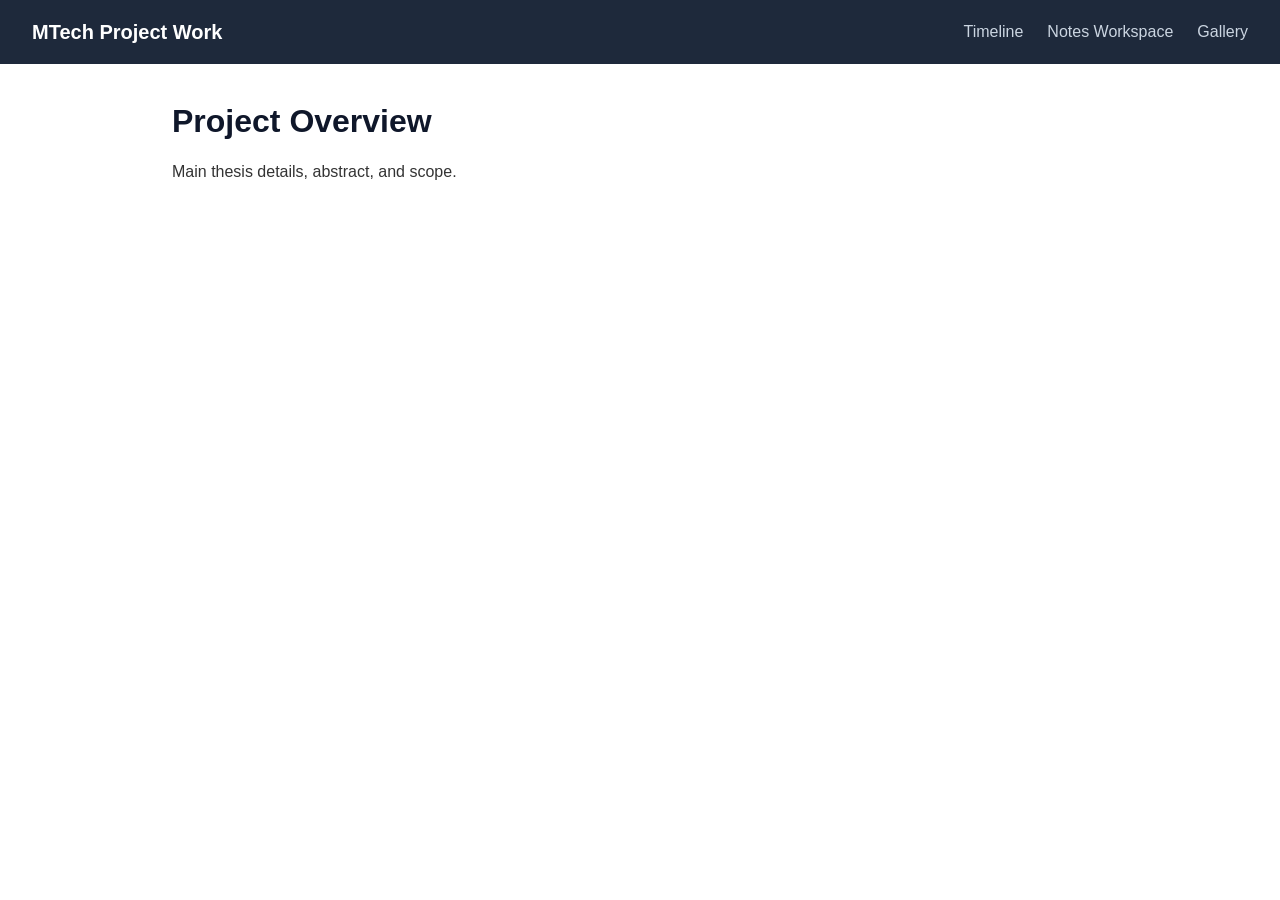
==== Home/home.html @ 2509fa5a "version 1 - mtech thesis" ====
<!doctype html>
<html lang="en">
  <head>
    <meta charset="UTF-8" />
    <meta name="viewport" content="width=device-width, initial-scale=1.0" />
    <title>Home - MTech Thesis</title>
    <!-- Root global styles -->
    <link rel="stylesheet" href="../styles.css" />
    <!-- Page-specific styles -->
    <link rel="stylesheet" href="home.css" />
  </head>
  <body>
    <div id="navbar-container"></div>

    <main class="page-content">
      <h1>Project Overview</h1>
      <p>Main thesis details, abstract, and scope.</p>
    </main>

    <!-- Root global script -->
    <script src="../app.js"></script>
    <!-- Page-specific script -->
    <script src="home.js"></script>
    <script>
      // Tell the navbar function to go up one directory for links
      loadNavbar("../");
    </script>
  </body>
</html>
---- styles.css ----
* {
  box-sizing: border-box;
  margin: 0;
  padding: 0;
}

body {
  font-family:
    -apple-system, BlinkMacSystemFont, "Segoe UI", Roboto, sans-serif;
  line-height: 1.6;
  color: #333;
}

/* Global Navbar Styling */
.global-navbar {
  display: flex;
  justify-content: space-between;
  align-items: center;
  padding: 1rem 2rem;
  background-color: #1e293b;
  color: #fff;
  position: sticky;
  top: 0;
  z-index: 1000;
}

.nav-brand {
  font-size: 1.25rem;
  font-weight: 700;
  color: #ffffff;
  text-decoration: none;
}

.nav-right {
  display: flex;
  gap: 1.5rem;
}

.nav-link {
  color: #cbd5e1;
  text-decoration: none;
  font-weight: 500;
  transition: color 0.2s ease;
}

.nav-link:hover {
  color: #ffffff;
}

.page-content {
  padding: 2rem;
  max-width: 1000px;
  margin: 0 auto;
}

/* --- Mobile Responsive Optimizations --- */
@media (max-width: 768px) {
  .global-navbar {
    padding: 0.85rem 1.25rem;
    flex-wrap: wrap;
    gap: 0.75rem;
  }

  .nav-right {
    gap: 1rem;
    font-size: 0.9rem;
  }

  .page-content {
    padding: 1.5rem 1rem;
  }
}
---- Home/home.css ----
/* Custom styles specific to the home overview */
.page-content h1 {
  margin-bottom: 0.75rem;
  color: #0f172a;
}
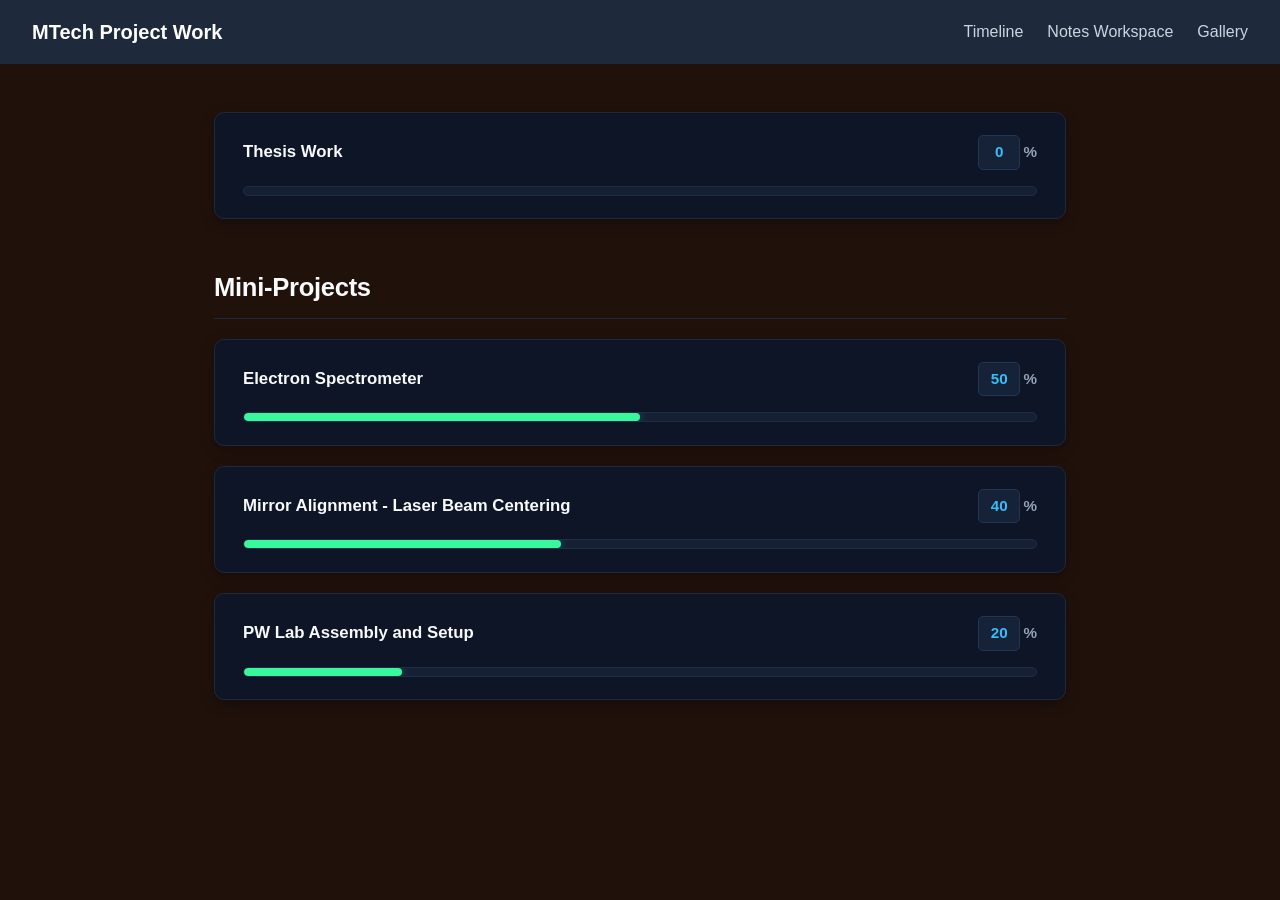
==== commit f09182b2: "home page" ====
--- a/Home/home.html
+++ b/Home/home.html
@@ -9,20 +9,106 @@
     <!-- Page-specific styles -->
     <link rel="stylesheet" href="home.css" />
   </head>
-  <body>
+  <body class="home-page-body">
+    <!-- Container where global top navbar will render -->
     <div id="navbar-container"></div>
 
-    <main class="page-content">
-      <h1>Project Overview</h1>
-      <p>Main thesis details, abstract, and scope.</p>
+    <main class="page-content home-container">
+      <!-- Section 1: Thesis -->
+      <section class="home-section thesis-section">
+        <div class="project-item">
+          <div class="project-header">
+            <div class="project-title-wrap">
+              <span class="project-name">Thesis Work</span>
+              <div class="title-tooltip"><!-- fill content here--></div>
+            </div>
+            <div class="progress-badge">
+              <span class="badge-num">0</span>
+              <span class="badge-pct">%</span>
+            </div>
+          </div>
+          <div class="progress-track">
+            <div class="progress-fill" style="width: 0%"></div>
+          </div>
+        </div>
+      </section>
+
+      <!-- Section 2: Mini-Projects -->
+      <section class="home-section mini-projects-section">
+        <h2 class="section-title">Mini-Projects</h2>
+        <div class="projects-list">
+          <!-- Project 1 -->
+          <div class="project-item">
+            <div class="project-header">
+              <div class="project-title-wrap">
+                <span class="project-name">Electron Spectrometer</span>
+                <div class="title-tooltip">
+                  Magnetic field mapping, electron trajectory simulation in
+                  Python, CNC stage distance calibration done. ESM ready from
+                  workshop and connected to flange. Need to start working with
+                  laser.
+                </div>
+              </div>
+              <div class="progress-badge">
+                <span class="badge-num">50</span>
+                <span class="badge-pct">%</span>
+              </div>
+            </div>
+            <div class="progress-track">
+              <div class="progress-fill" style="width: 50%"></div>
+            </div>
+          </div>
+
+          <!-- Project 2 -->
+          <div class="project-item">
+            <div class="project-header">
+              <div class="project-title-wrap">
+                <span class="project-name"
+                  >Mirror Alignment - Laser Beam Centering</span
+                >
+                <div class="title-tooltip">
+                  Python-Arduino-Motor communication looks good. 3D printed
+                  mirror holder not accurate and couple of ULN arrays are
+                  busted. Using only single camera, need to combine 2 camera
+                  setup to align beam accurately.
+                </div>
+              </div>
+              <div class="progress-badge">
+                <span class="badge-num">40</span>
+                <span class="badge-pct">%</span>
+              </div>
+            </div>
+            <div class="progress-track">
+              <div class="progress-fill" style="width: 40%"></div>
+            </div>
+          </div>
+
+          <!-- Project 3 -->
+          <div class="project-item">
+            <div class="project-header">
+              <div class="project-title-wrap">
+                <span class="project-name">PW Lab Assembly and Setup</span>
+                <div class="title-tooltip">
+                  Chamber setup and 1 table mostly ready. Waiting on more
+                  components to start pump connections and vacuum testing.
+                </div>
+              </div>
+              <div class="progress-badge">
+                <span class="badge-num">20</span>
+                <span class="badge-pct">%</span>
+              </div>
+            </div>
+            <div class="progress-track">
+              <div class="progress-fill" style="width: 20%"></div>
+            </div>
+          </div>
+        </div>
+      </section>
     </main>
 
-    <!-- Root global script -->
     <script src="../app.js"></script>
-    <!-- Page-specific script -->
     <script src="home.js"></script>
     <script>
-      // Tell the navbar function to go up one directory for links
       loadNavbar("../");
     </script>
   </body>
--- a/Home/home.css
+++ b/Home/home.css
@@ -1,5 +1,161 @@
-/* Custom styles specific to the home overview */
-.page-content h1 {
-  margin-bottom: 0.75rem;
-  color: #0f172a;
+body.home-page-body {
+  background-color: #20110b;
+  color: #e2e8f0;
+  min-height: 100vh;
 }
+
+.home-container {
+  max-width: 900px;
+  margin: 0 auto;
+  padding: 3rem 1.5rem;
+  display: flex;
+  flex-direction: column;
+  gap: 3rem;
+}
+
+.home-section {
+  display: flex;
+  flex-direction: column;
+  gap: 1.25rem;
+}
+
+.section-title {
+  font-size: 1.6rem;
+  font-weight: 700;
+  color: #f8fafc;
+  letter-spacing: -0.3px;
+  border-bottom: 1px solid #1e293b;
+  padding-bottom: 0.6rem;
+}
+
+/* Empty Thesis Container */
+.thesis-content-card {
+  min-height: 150px;
+  background-color: #0f172a;
+  border: 1px dashed #334155;
+  border-radius: 10px;
+}
+
+/* Mini-Projects List */
+.projects-list {
+  display: flex;
+  flex-direction: column;
+  gap: 1.25rem;
+}
+
+.project-item {
+  background: #0d1526;
+  border: 1px solid #1e293b;
+  border-radius: 10px;
+  padding: 1.4rem 1.75rem;
+  box-shadow: 0 4px 14px rgba(0, 0, 0, 0.3);
+}
+
+.project-header {
+  display: flex;
+  justify-content: space-between;
+  align-items: center;
+  margin-bottom: 1rem;
+}
+
+/* Hover Title + Tooltip */
+.project-title-wrap {
+  position: relative;
+  display: inline-block;
+  cursor: pointer;
+}
+
+.project-name {
+  font-size: 1.05rem;
+  font-weight: 600;
+  color: #f8fafc;
+  transition: color 0.15s ease;
+}
+
+.project-title-wrap:hover .project-name {
+  color: #38bdf8;
+}
+
+/* Content revealed on title hover */
+.title-tooltip {
+  position: absolute;
+  bottom: calc(100% + 8px);
+  left: 0;
+  min-width: 260px;
+  max-width: 380px;
+  background-color: #1e293b;
+  color: #cbd5e1;
+  font-size: 0.85rem;
+  line-height: 1.45;
+  padding: 0.65rem 0.9rem;
+  border-radius: 6px;
+  border: 1px solid #38bdf8;
+  box-shadow: 0 8px 24px rgba(0, 0, 0, 0.5);
+  pointer-events: none;
+  opacity: 0;
+  transform: translateY(4px);
+  transition:
+    opacity 0.2s ease,
+    transform 0.2s ease;
+  z-index: 50;
+  white-space: normal;
+}
+
+/* Tooltip caret */
+.title-tooltip::after {
+  content: "";
+  position: absolute;
+  top: 100%;
+  left: 20px;
+  border-width: 5px;
+  border-style: solid;
+  border-color: #38bdf8 transparent transparent transparent;
+}
+
+.project-title-wrap:hover .title-tooltip {
+  opacity: 1;
+  transform: translateY(0);
+}
+
+/* Static Percentage Pill Badge */
+.progress-badge {
+  display: inline-flex;
+  align-items: center;
+  gap: 0.2rem;
+  user-select: none;
+}
+
+.badge-num {
+  background-color: #162238;
+  border: 1px solid #233554;
+  border-radius: 5px;
+  color: #38bdf8;
+  font-size: 0.95rem;
+  font-weight: 700;
+  padding: 0.25rem 0.65rem;
+  min-width: 42px;
+  text-align: center;
+}
+
+.badge-pct {
+  color: #94a3b8;
+  font-size: 0.95rem;
+  font-weight: 600;
+}
+
+/* Horizontal Progress Bar */
+.progress-track {
+  width: 100%;
+  height: 10px;
+  background-color: #162033;
+  border-radius: 999px;
+  overflow: hidden;
+  border: 1px solid #1e2d4a;
+}
+
+.progress-fill {
+  height: 100%;
+  background-color: #38f89b;
+  box-shadow: 0 0 10px rgba(56, 189, 248, 0.4);
+  border-radius: 999px;
+}
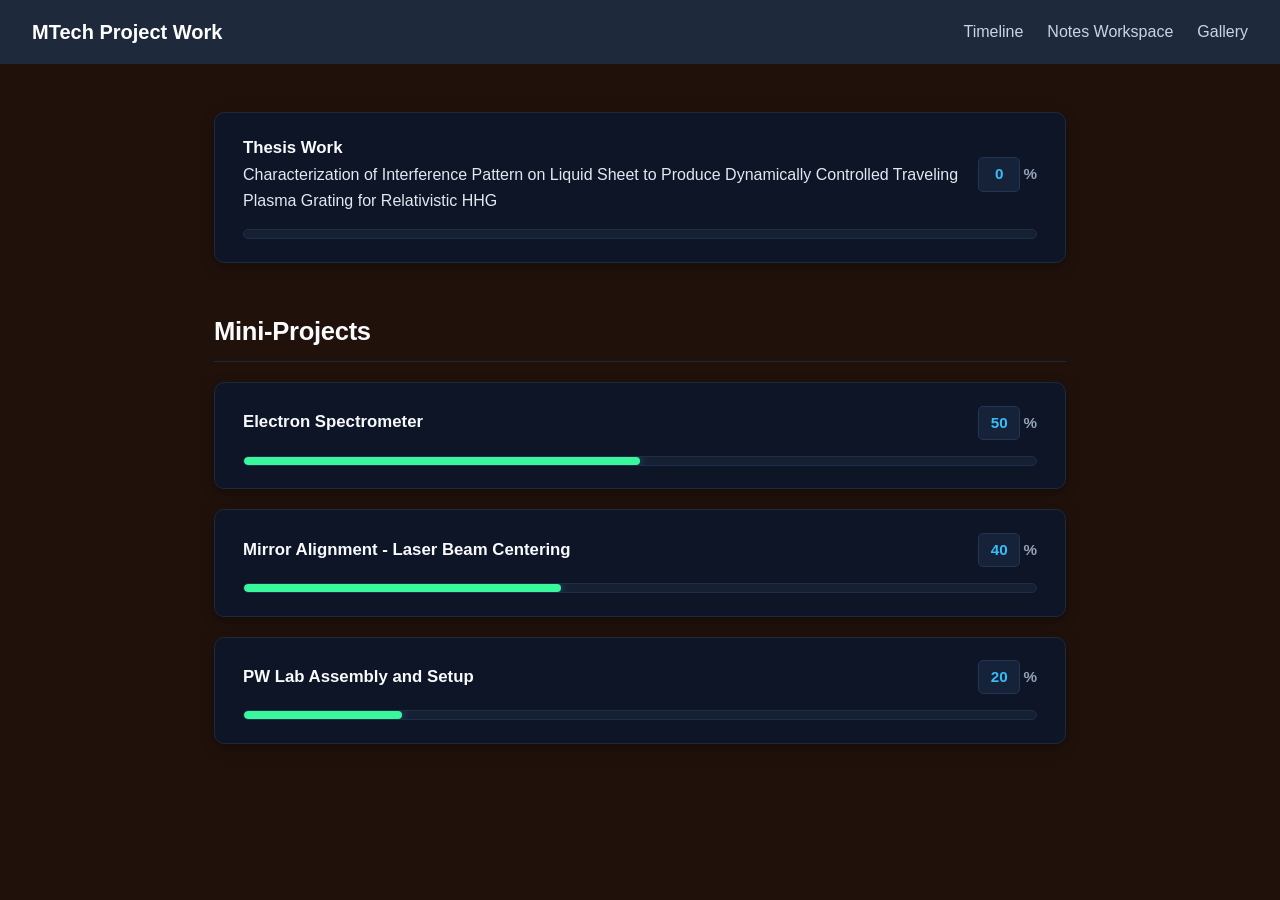
==== commit 94c9172e: "thesis title and timeline updated" ====
--- a/Home/home.html
+++ b/Home/home.html
@@ -19,8 +19,15 @@
         <div class="project-item">
           <div class="project-header">
             <div class="project-title-wrap">
-              <span class="project-name">Thesis Work</span>
-              <div class="title-tooltip"><!-- fill content here--></div>
+              <span class="project-name">Thesis Work</span><br />
+              <span
+                >Characterization of Interference Pattern on Liquid Sheet to
+                Produce Dynamically Controlled Traveling Plasma Grating for
+                Relativistic HHG</span
+              >
+              <div class="title-tooltip">
+                <!-- fill content here-->
+              </div>
             </div>
             <div class="progress-badge">
               <span class="badge-num">0</span>
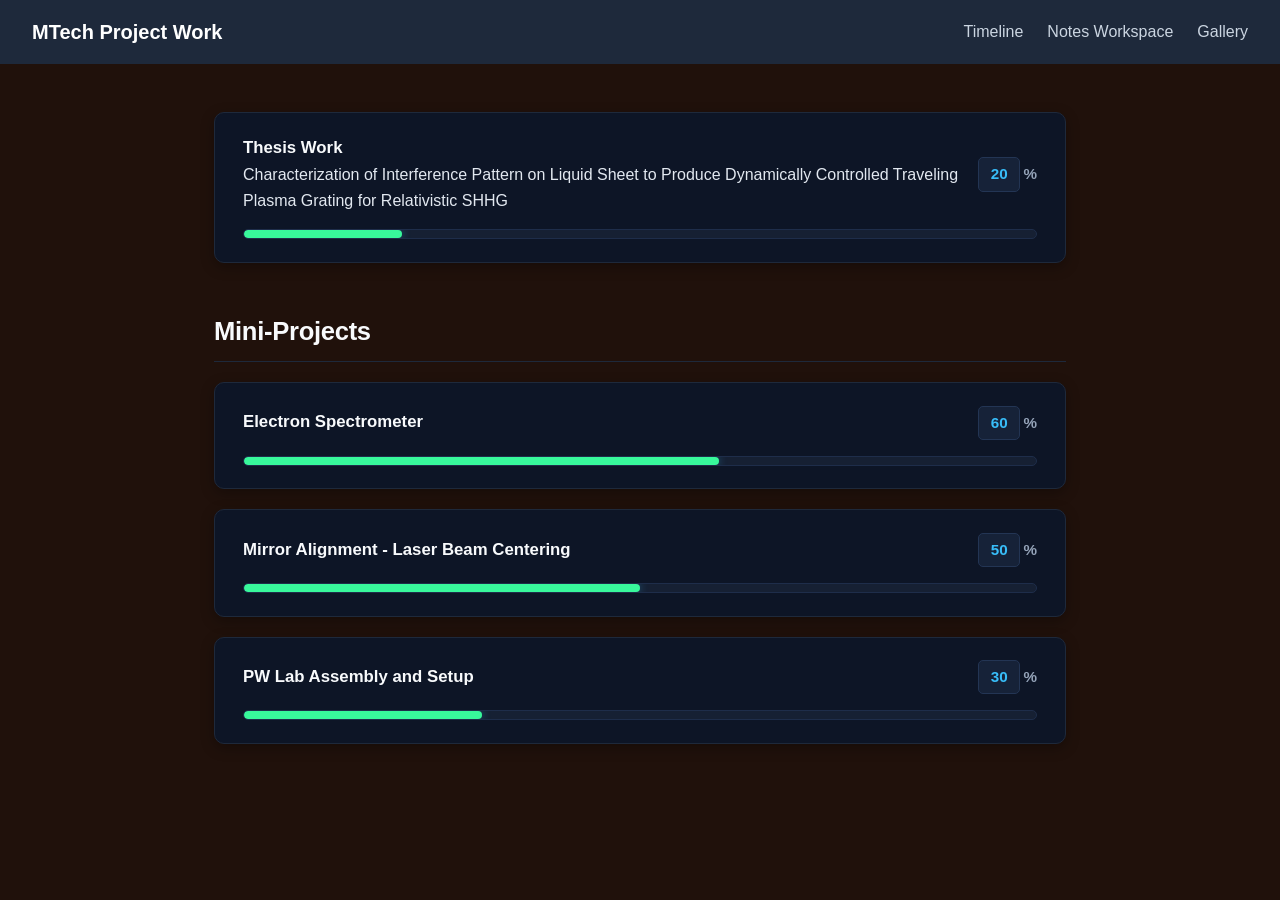
==== commit 954a8c37: "thesis, esm, mirror alignment, PW pages" ====
--- a/Home/home.html
+++ b/Home/home.html
@@ -19,23 +19,22 @@
         <div class="project-item">
           <div class="project-header">
             <div class="project-title-wrap">
-              <span class="project-name">Thesis Work</span><br />
+              <a href="Projects/Thesis/thesis.html" class="project-title-link">
+                <span class="project-name">Thesis Work</span></a
+              ><br />
               <span
                 >Characterization of Interference Pattern on Liquid Sheet to
                 Produce Dynamically Controlled Traveling Plasma Grating for
-                Relativistic HHG</span
+                Relativistic SHHG</span
               >
-              <div class="title-tooltip">
-                <!-- fill content here-->
-              </div>
             </div>
             <div class="progress-badge">
-              <span class="badge-num">0</span>
+              <span class="badge-num">20</span>
               <span class="badge-pct">%</span>
             </div>
           </div>
           <div class="progress-track">
-            <div class="progress-fill" style="width: 0%"></div>
+            <div class="progress-fill" style="width: 20%"></div>
           </div>
         </div>
       </section>
@@ -48,13 +47,32 @@
           <div class="project-item">
             <div class="project-header">
               <div class="project-title-wrap">
-                <span class="project-name">Electron Spectrometer</span>
-                <div class="title-tooltip">
-                  Magnetic field mapping, electron trajectory simulation in
-                  Python, CNC stage distance calibration done. ESM ready from
-                  workshop and connected to flange. Need to start working with
-                  laser.
-                </div>
+                <a href="Projects/ESM/esm.html" class="project-title-link">
+                  <span class="project-name">Electron Spectrometer</span>
+                </a>
+              </div>
+              <div class="progress-badge">
+                <span class="badge-num">60</span>
+                <span class="badge-pct">%</span>
+              </div>
+            </div>
+            <div class="progress-track">
+              <div class="progress-fill" style="width: 60%"></div>
+            </div>
+          </div>
+
+          <!-- Project 2 -->
+          <div class="project-item">
+            <div class="project-header">
+              <div class="project-title-wrap">
+                <a
+                  href="Projects/Mirror_Alignment/mirror.html"
+                  class="project-title-link"
+                >
+                  <span class="project-name"
+                    >Mirror Alignment - Laser Beam Centering</span
+                  ></a
+                >
               </div>
               <div class="progress-badge">
                 <span class="badge-num">50</span>
@@ -66,47 +84,24 @@
             </div>
           </div>
 
-          <!-- Project 2 -->
+          <!-- Project 3 -->
           <div class="project-item">
             <div class="project-header">
               <div class="project-title-wrap">
-                <span class="project-name"
-                  >Mirror Alignment - Laser Beam Centering</span
+                <a
+                  href="Projects/PW_Projects/pw.html"
+                  class="project-title-link"
                 >
-                <div class="title-tooltip">
-                  Python-Arduino-Motor communication looks good. 3D printed
-                  mirror holder not accurate and couple of ULN arrays are
-                  busted. Using only single camera, need to combine 2 camera
-                  setup to align beam accurately.
-                </div>
+                  <span class="project-name">PW Lab Assembly and Setup</span></a
+                >
               </div>
               <div class="progress-badge">
-                <span class="badge-num">40</span>
+                <span class="badge-num">30</span>
                 <span class="badge-pct">%</span>
               </div>
             </div>
             <div class="progress-track">
-              <div class="progress-fill" style="width: 40%"></div>
-            </div>
-          </div>
-
-          <!-- Project 3 -->
-          <div class="project-item">
-            <div class="project-header">
-              <div class="project-title-wrap">
-                <span class="project-name">PW Lab Assembly and Setup</span>
-                <div class="title-tooltip">
-                  Chamber setup and 1 table mostly ready. Waiting on more
-                  components to start pump connections and vacuum testing.
-                </div>
-              </div>
-              <div class="progress-badge">
-                <span class="badge-num">20</span>
-                <span class="badge-pct">%</span>
-              </div>
-            </div>
-            <div class="progress-track">
-              <div class="progress-fill" style="width: 20%"></div>
+              <div class="progress-fill" style="width: 30%"></div>
             </div>
           </div>
         </div>
--- a/Home/home.css
+++ b/Home/home.css
@@ -159,3 +159,17 @@
   box-shadow: 0 0 10px rgba(56, 189, 248, 0.4);
   border-radius: 999px;
 }
+
+/* Title Link Styling */
+.project-title-link {
+  text-decoration: none;
+  display: inline-block;
+  color: inherit;
+  cursor: pointer;
+}
+
+.project-title-link:hover .project-name {
+  color: #38bdf8;
+  text-decoration: underline;
+  text-underline-offset: 4px;
+}
